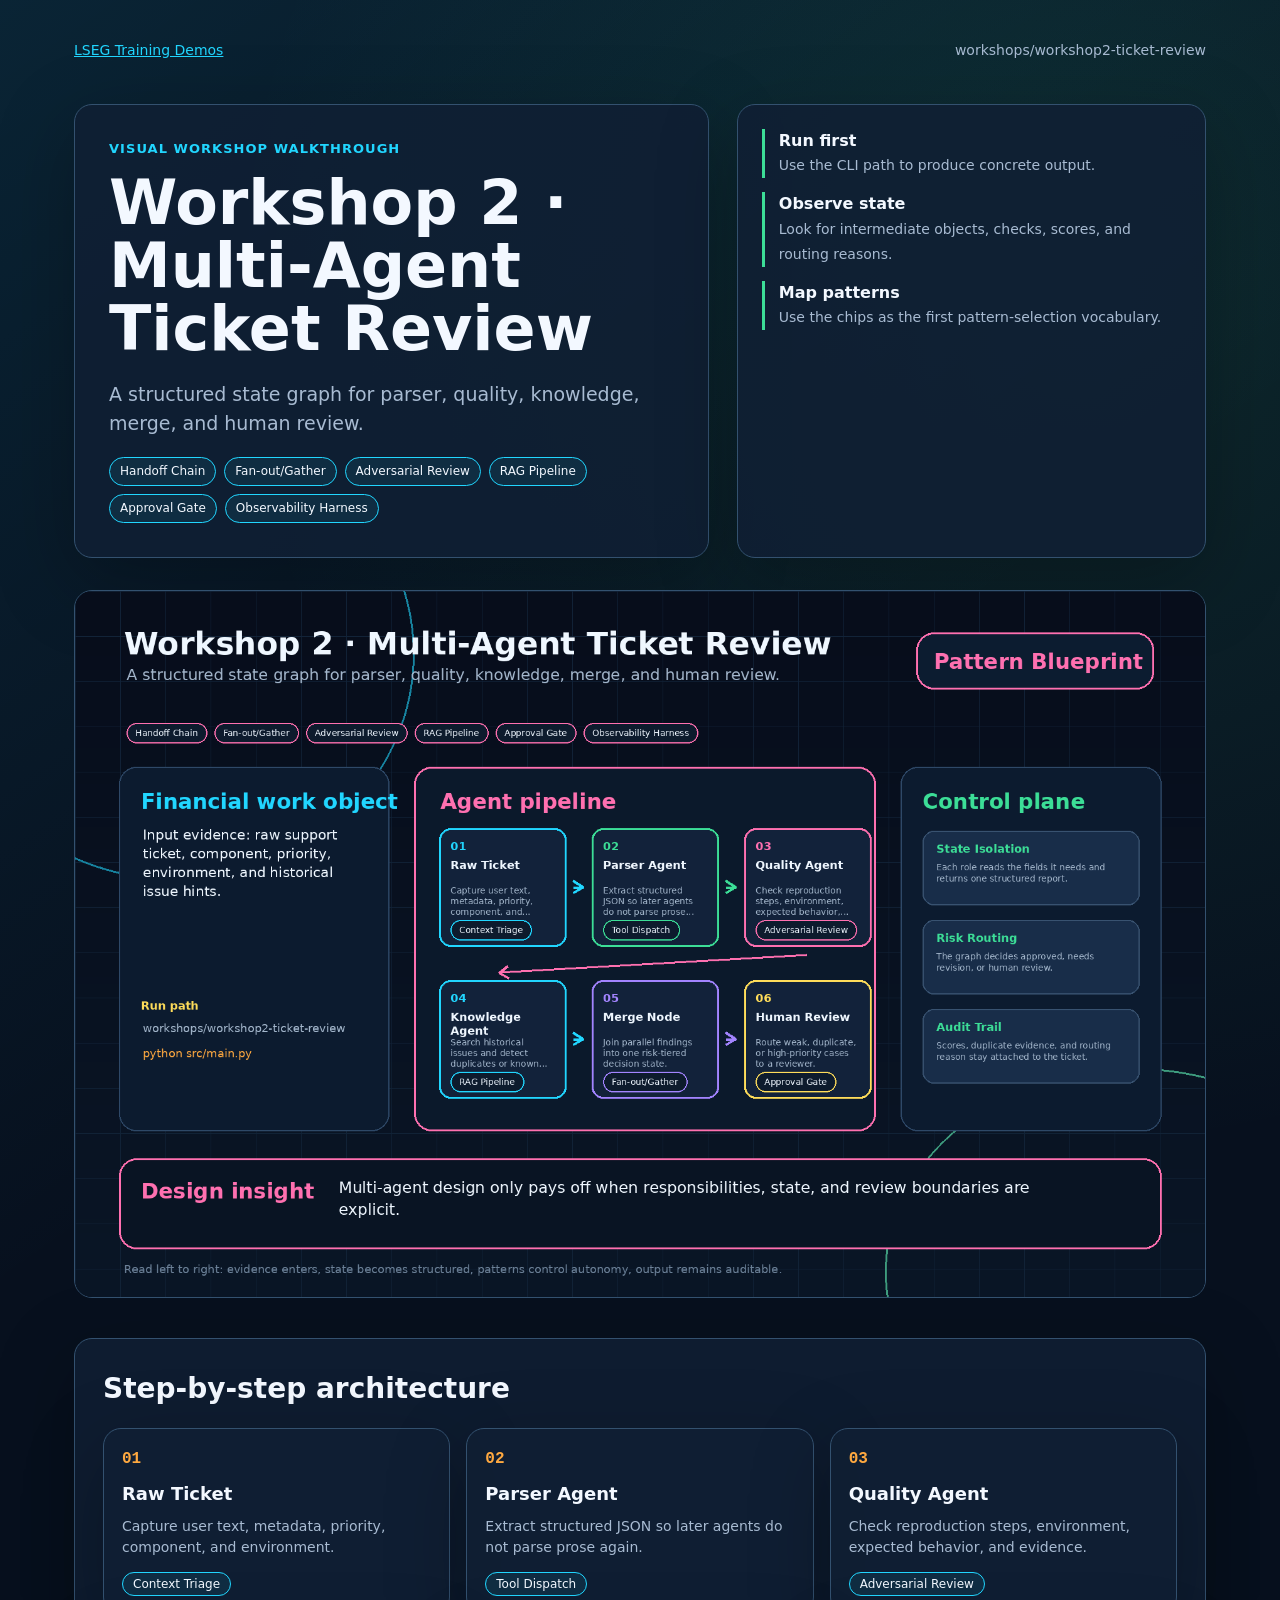
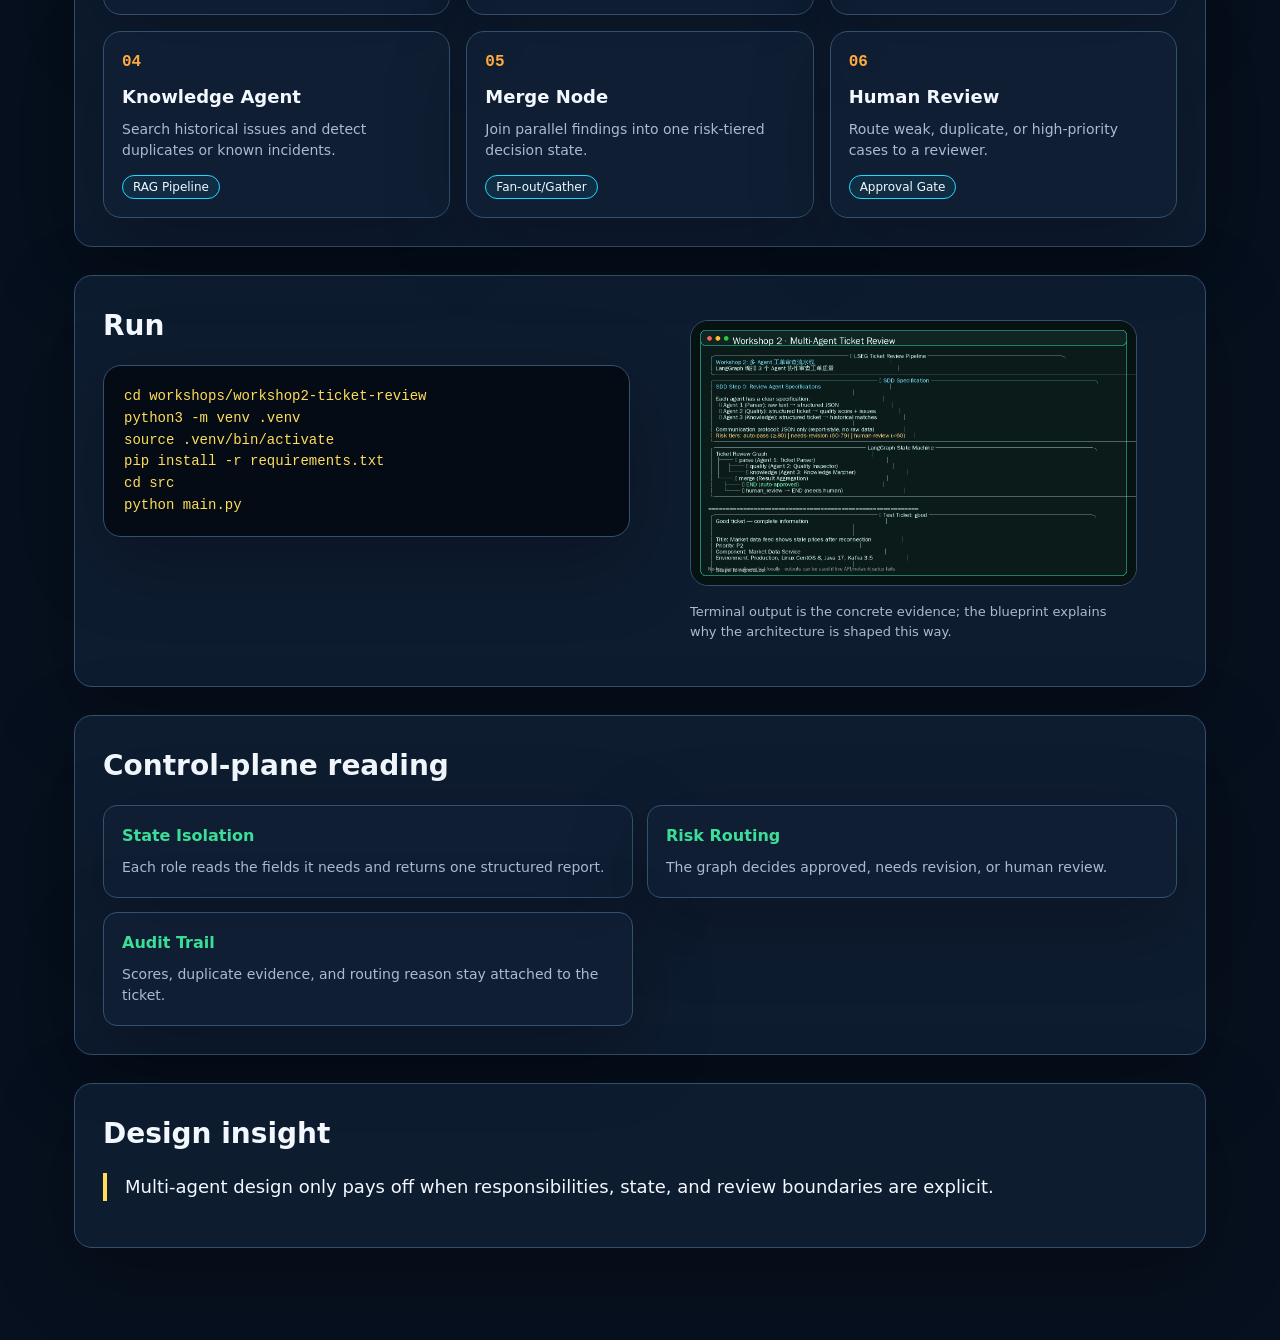
==== workshops/workshop2-ticket-review/visual/index.html @ 6da836de "Add visual workshop walkthroughs" ====
<!doctype html>
<html lang="en">
<head>
  <meta charset="utf-8">
  <meta name="viewport" content="width=device-width, initial-scale=1">
  <title>Workshop 2 · Multi-Agent Ticket Review · Visual Walkthrough</title>
  <link rel="stylesheet" href="../../_visual/blueprint.css">
</head>
<body>
  <main class="lab-shell">
    <nav class="lab-nav">
      <a href="../../../README.md">LSEG Training Demos</a>
      <span>workshops/workshop2-ticket-review</span>
    </nav>
    <section class="lab-hero">
      <div class="hero-copy">
        <div class="eyebrow">Visual workshop walkthrough</div>
        <h1>Workshop 2 · Multi-Agent Ticket Review</h1>
        <p class="lede">A structured state graph for parser, quality, knowledge, merge, and human review.</p>
        <div class="chip-row"><span class="chip">Handoff Chain</span><span class="chip">Fan-out/Gather</span><span class="chip">Adversarial Review</span><span class="chip">RAG Pipeline</span><span class="chip">Approval Gate</span><span class="chip">Observability Harness</span></div>
      </div>
      <aside class="hero-panel">
        <div class="metric"><strong>Run first</strong><span>Use the CLI path to produce concrete output.</span></div>
        <div class="metric"><strong>Observe state</strong><span>Look for intermediate objects, checks, scores, and routing reasons.</span></div>
        <div class="metric"><strong>Map patterns</strong><span>Use the chips as the first pattern-selection vocabulary.</span></div>
      </aside>
    </section>

    <section class="blueprint">
      <img src="../../../assets/visual/workshop2-pattern-blueprint.png" alt="Workshop 2 · Multi-Agent Ticket Review blueprint">
    </section>

    <section class="section">
      <h2>Step-by-step architecture</h2>
      <div class="step-grid">
        <article class="step-card">
  <div class="step-number">01</div>
  <h3>Raw Ticket</h3>
  <p>Capture user text, metadata, priority, component, and environment.</p>
  <span class="chip">Context Triage</span>
</article>
<article class="step-card">
  <div class="step-number">02</div>
  <h3>Parser Agent</h3>
  <p>Extract structured JSON so later agents do not parse prose again.</p>
  <span class="chip">Tool Dispatch</span>
</article>
<article class="step-card">
  <div class="step-number">03</div>
  <h3>Quality Agent</h3>
  <p>Check reproduction steps, environment, expected behavior, and evidence.</p>
  <span class="chip">Adversarial Review</span>
</article>
<article class="step-card">
  <div class="step-number">04</div>
  <h3>Knowledge Agent</h3>
  <p>Search historical issues and detect duplicates or known incidents.</p>
  <span class="chip">RAG Pipeline</span>
</article>
<article class="step-card">
  <div class="step-number">05</div>
  <h3>Merge Node</h3>
  <p>Join parallel findings into one risk-tiered decision state.</p>
  <span class="chip">Fan-out/Gather</span>
</article>
<article class="step-card">
  <div class="step-number">06</div>
  <h3>Human Review</h3>
  <p>Route weak, duplicate, or high-priority cases to a reviewer.</p>
  <span class="chip">Approval Gate</span>
</article>
      </div>
    </section>

    <section class="section two-col">
      <div>
        <h2>Run</h2>
        <div class="run-panel"><pre>cd workshops/workshop2-ticket-review
python3 -m venv .venv
source .venv/bin/activate
pip install -r requirements.txt
cd src
python main.py</pre></div>
      </div>
      <figure class="screenshot">
        <img src="../../../assets/screenshots/workshop2-ticket-review-terminal.png" alt="Workshop 2 · Multi-Agent Ticket Review terminal screenshot">
        <figcaption>Terminal output is the concrete evidence; the blueprint explains why the architecture is shaped this way.</figcaption>
      </figure>
    </section>

    <section class="section">
      <h2>Control-plane reading</h2>
      <div class="pattern-grid">
        <article class="pattern-card"><h3>State Isolation</h3><p>Each role reads the fields it needs and returns one structured report.</p></article>
<article class="pattern-card"><h3>Risk Routing</h3><p>The graph decides approved, needs revision, or human review.</p></article>
<article class="pattern-card"><h3>Audit Trail</h3><p>Scores, duplicate evidence, and routing reason stay attached to the ticket.</p></article>
      </div>
    </section>

    <section class="section">
      <h2>Design insight</h2>
      <p class="insight">Multi-agent design only pays off when responsibilities, state, and review boundaries are explicit.</p>
    </section>
  </main>
</body>
</html>
---- workshops/_visual/blueprint.css ----
:root {
  color-scheme: dark;
  --bg: #07101e;
  --panel: #101f34;
  --panel-2: #172b46;
  --line: #33516f;
  --text: #f3f8ff;
  --muted: #a8bbd2;
  --cyan: #21d6ff;
  --green: #3cde97;
  --orange: #ffa940;
  --pink: #ff70b0;
  --purple: #a384ff;
  --yellow: #ffdd5a;
  font-family: Inter, ui-sans-serif, system-ui, -apple-system, BlinkMacSystemFont, "Segoe UI", sans-serif;
}
* { box-sizing: border-box; }
body {
  margin: 0;
  background:
    linear-gradient(145deg, rgba(33, 214, 255, 0.10), transparent 34%),
    radial-gradient(circle at 85% 10%, rgba(60, 222, 151, 0.12), transparent 30%),
    var(--bg);
  color: var(--text);
  line-height: 1.55;
}
a { color: var(--cyan); }
.lab-shell { max-width: 1180px; margin: 0 auto; padding: 40px 24px 64px; }
.lab-nav { display: flex; justify-content: space-between; gap: 16px; color: var(--muted); font-size: 14px; margin-bottom: 42px; }
.lab-hero { display: grid; grid-template-columns: 1.15fr 0.85fr; gap: 28px; align-items: stretch; margin-bottom: 32px; }
.hero-copy, .hero-panel, .section, .step-card, .pattern-card, .run-panel {
  background: rgba(16, 31, 52, 0.86);
  border: 1px solid var(--line);
  border-radius: 18px;
  box-shadow: 0 24px 80px rgba(0, 0, 0, 0.25);
}
.hero-copy { padding: 34px; }
.eyebrow { color: var(--cyan); font-weight: 800; letter-spacing: 0.08em; text-transform: uppercase; font-size: 13px; }
h1 { font-size: clamp(34px, 5vw, 62px); line-height: 1.02; margin: 12px 0 18px; }
.lede { color: var(--muted); font-size: 19px; max-width: 760px; }
.hero-panel { padding: 24px; display: grid; gap: 14px; align-content: start; }
.metric { border-left: 3px solid var(--green); padding-left: 14px; }
.metric strong { display: block; color: var(--text); }
.metric span { color: var(--muted); font-size: 14px; }
.blueprint { margin: 32px 0; }
.blueprint img, .screenshot img { width: 100%; border: 1px solid var(--line); border-radius: 18px; background: #050b14; }
.section { padding: 28px; margin: 28px 0; }
h2 { margin: 0 0 18px; font-size: 28px; }
.step-grid { display: grid; grid-template-columns: repeat(3, minmax(0, 1fr)); gap: 16px; }
.step-card { padding: 18px; }
.step-number { color: var(--orange); font-family: ui-monospace, SFMono-Regular, Menlo, Consolas, monospace; font-weight: 800; }
.step-card h3 { margin: 8px 0; font-size: 18px; }
.step-card p { color: var(--muted); margin: 0 0 12px; font-size: 14px; }
.chip-row { display: flex; flex-wrap: wrap; gap: 8px; margin-top: 12px; }
.chip { border: 1px solid var(--cyan); border-radius: 999px; color: var(--text); padding: 4px 10px; font-size: 12px; background: rgba(33, 214, 255, 0.08); }
.pattern-grid { display: grid; grid-template-columns: repeat(2, minmax(0, 1fr)); gap: 14px; }
.pattern-card { padding: 18px; border-radius: 14px; }
.pattern-card h3 { margin: 0 0 8px; color: var(--green); font-size: 16px; }
.pattern-card p { margin: 0; color: var(--muted); font-size: 14px; }
.run-panel { padding: 20px; background: #050b14; overflow-x: auto; }
pre { margin: 0; white-space: pre-wrap; color: var(--yellow); font-size: 14px; }
.insight { border-left: 4px solid var(--yellow); padding-left: 18px; color: var(--text); font-size: 18px; }
.two-col { display: grid; grid-template-columns: 1fr 1fr; gap: 20px; align-items: start; }
figcaption { color: var(--muted); font-size: 13px; margin-top: 8px; }
@media (max-width: 860px) {
  .lab-hero, .two-col, .step-grid, .pattern-grid { grid-template-columns: 1fr; }
  .lab-shell { padding: 28px 16px 48px; }
}
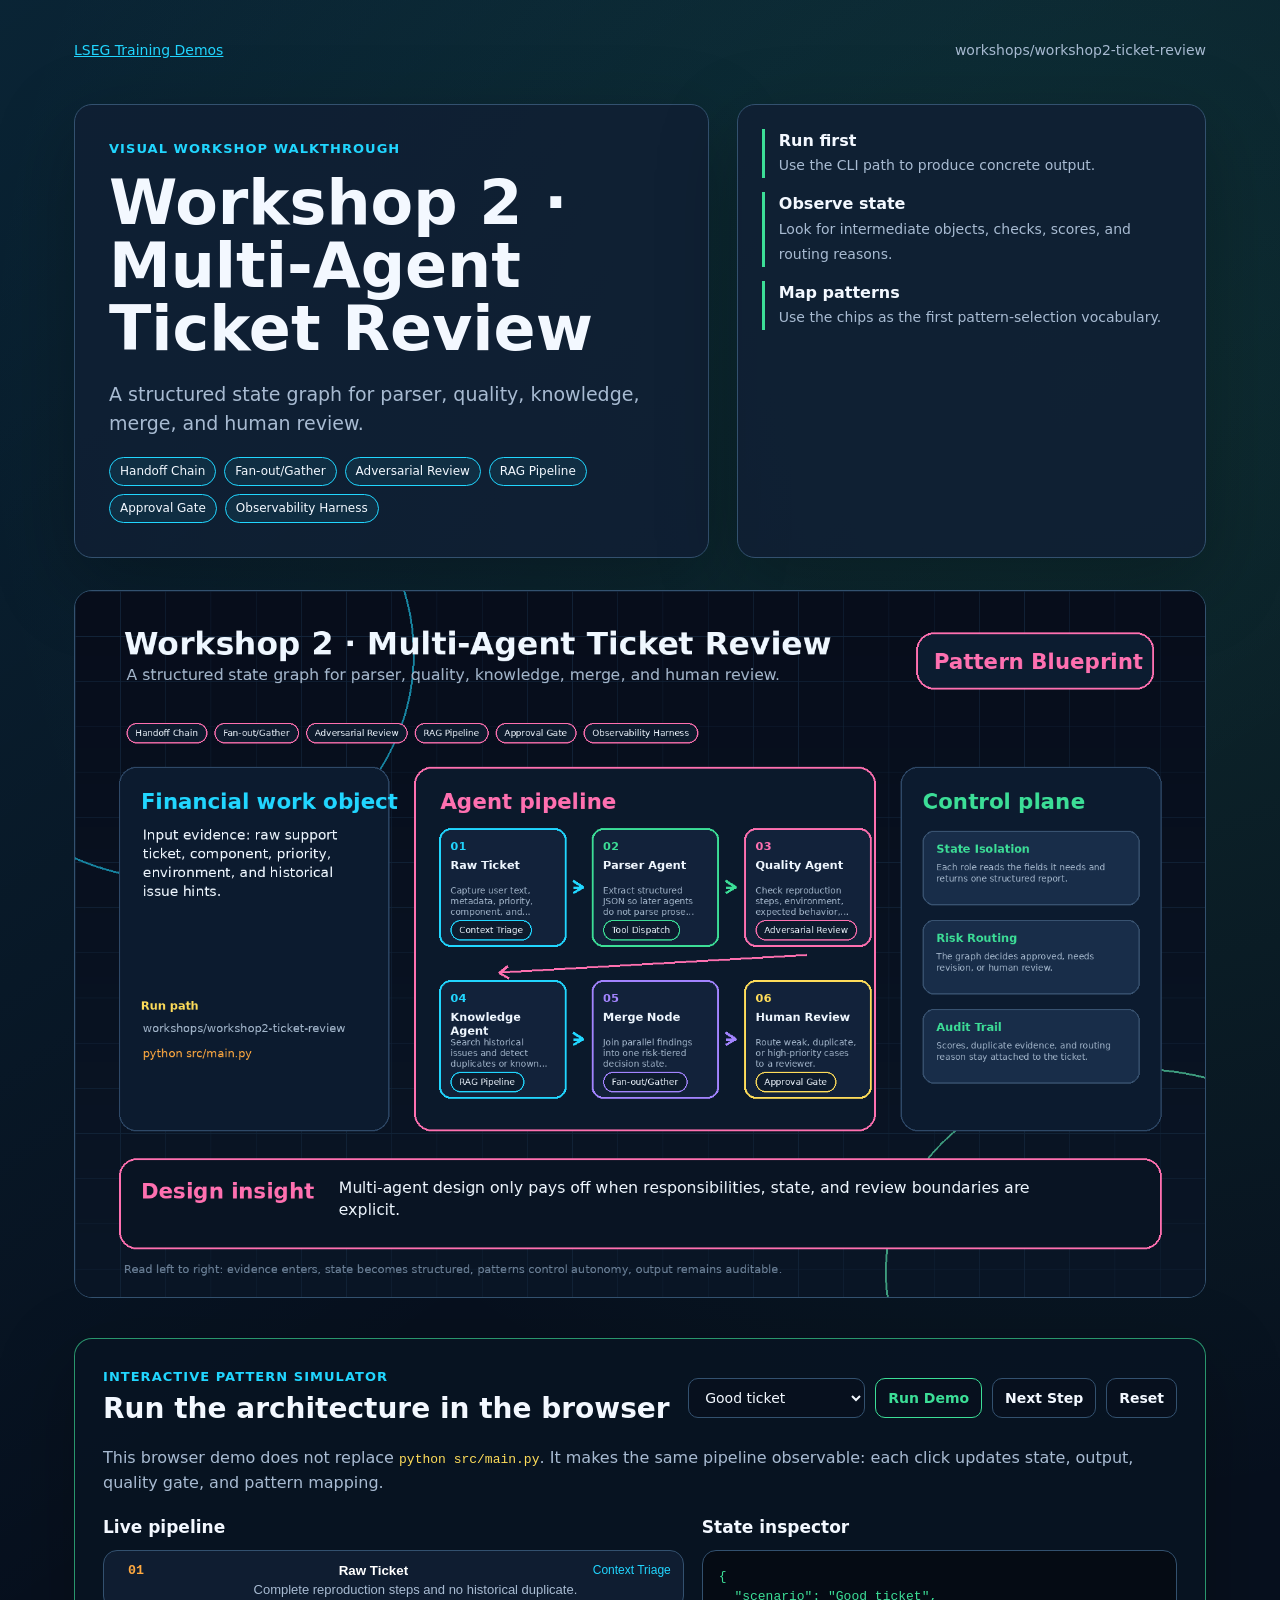
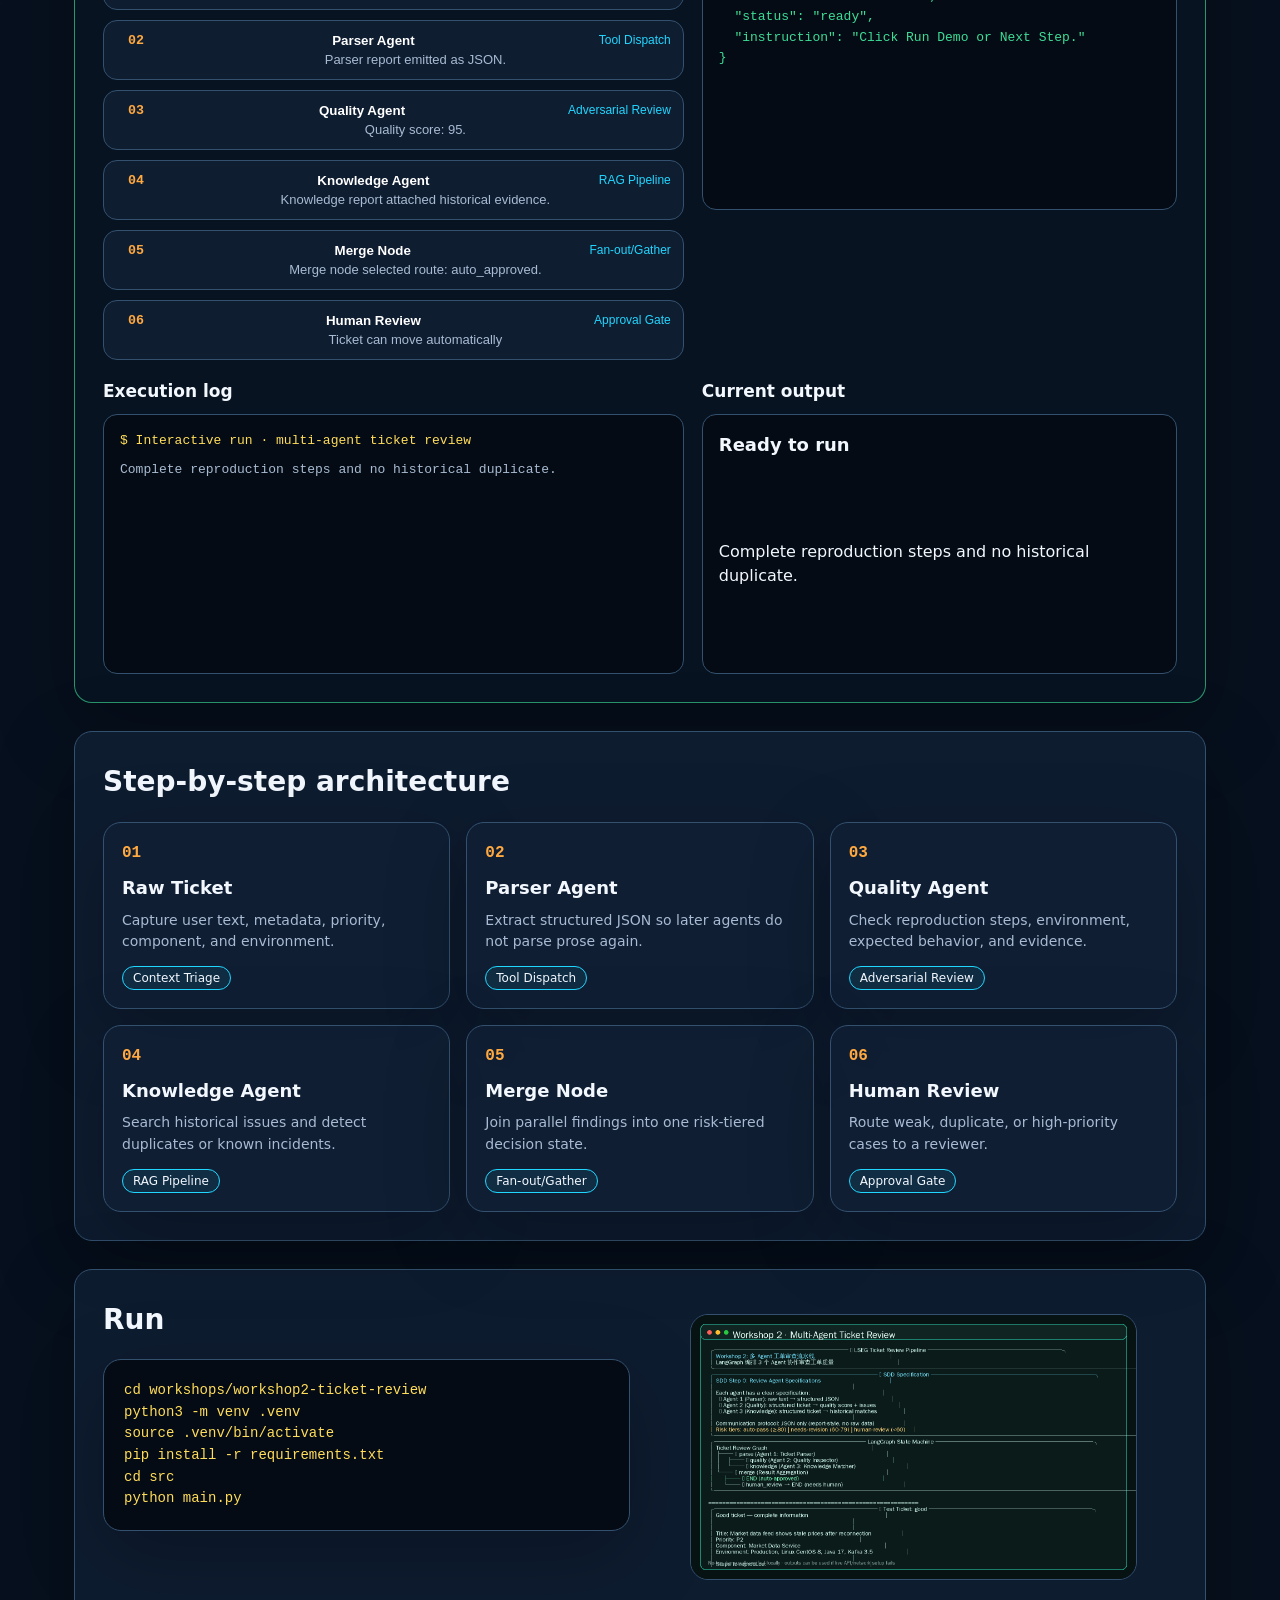
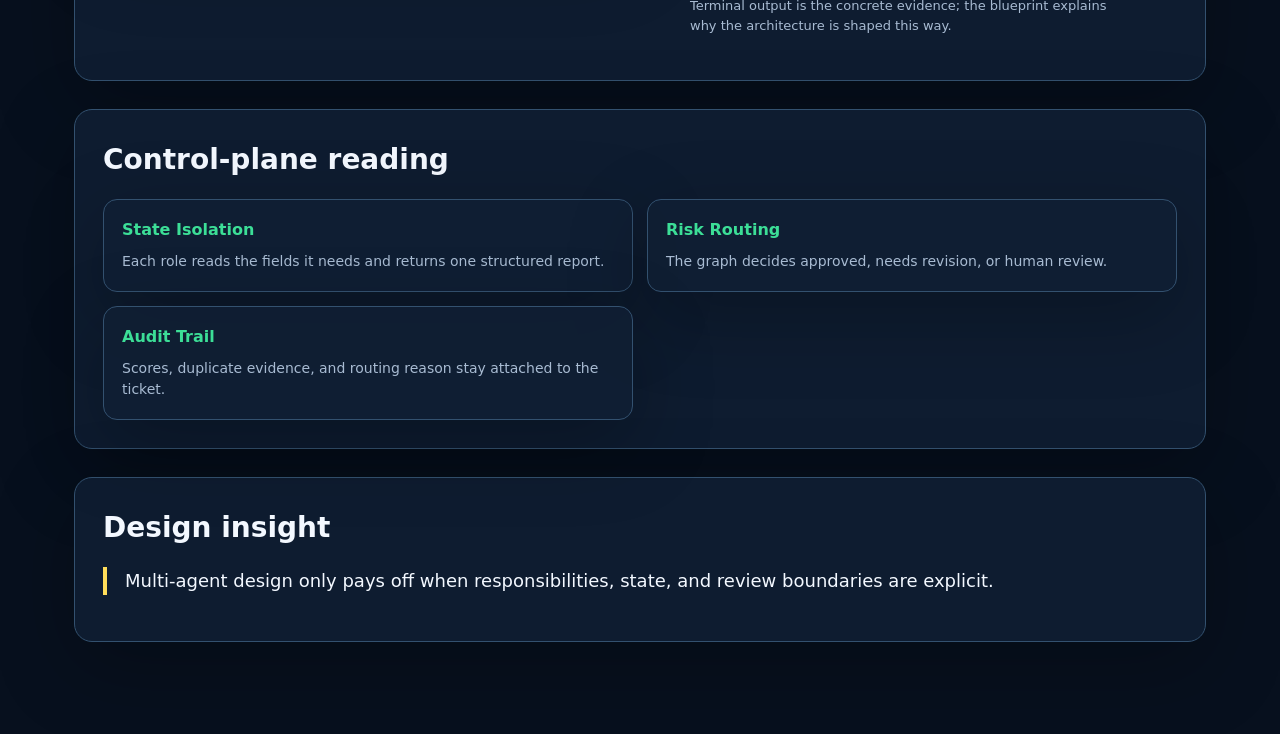
==== commit 034e37af: "Add interactive visual workshop demos" ====
--- a/workshops/workshop2-ticket-review/visual/index.html
+++ b/workshops/workshop2-ticket-review/visual/index.html
@@ -30,40 +30,76 @@
       <img src="../../../assets/visual/workshop2-pattern-blueprint.png" alt="Workshop 2 · Multi-Agent Ticket Review blueprint">
     </section>
 
+    <section class="section simulator">
+      <div class="section-heading">
+        <div>
+          <div class="eyebrow">Interactive pattern simulator</div>
+          <h2>Run the architecture in the browser</h2>
+        </div>
+        <div class="sim-controls">
+          <select id="scenario-select" aria-label="Scenario"></select>
+          <button id="run-demo" type="button">Run Demo</button>
+          <button id="next-step" type="button">Next Step</button>
+          <button id="reset-demo" type="button">Reset</button>
+        </div>
+      </div>
+      <p class="sim-note">This browser demo does not replace <code>python src/main.py</code>. It makes the same pipeline observable: each click updates state, output, quality gate, and pattern mapping.</p>
+      <div class="sim-grid">
+        <div>
+          <h3>Live pipeline</h3>
+          <div id="interactive-steps" class="interactive-steps"></div>
+        </div>
+        <div>
+          <h3>State inspector</h3>
+          <pre id="state-view" class="state-view"></pre>
+        </div>
+      </div>
+      <div class="sim-grid">
+        <div>
+          <h3>Execution log</h3>
+          <div id="terminal-log" class="terminal-log"></div>
+        </div>
+        <div>
+          <h3>Current output</h3>
+          <div id="output-view" class="output-view"></div>
+        </div>
+      </div>
+    </section>
+
     <section class="section">
       <h2>Step-by-step architecture</h2>
       <div class="step-grid">
-        <article class="step-card">
+        <article class="step-card" data-step-index="0">
   <div class="step-number">01</div>
   <h3>Raw Ticket</h3>
   <p>Capture user text, metadata, priority, component, and environment.</p>
   <span class="chip">Context Triage</span>
 </article>
-<article class="step-card">
+<article class="step-card" data-step-index="1">
   <div class="step-number">02</div>
   <h3>Parser Agent</h3>
   <p>Extract structured JSON so later agents do not parse prose again.</p>
   <span class="chip">Tool Dispatch</span>
 </article>
-<article class="step-card">
+<article class="step-card" data-step-index="2">
   <div class="step-number">03</div>
   <h3>Quality Agent</h3>
   <p>Check reproduction steps, environment, expected behavior, and evidence.</p>
   <span class="chip">Adversarial Review</span>
 </article>
-<article class="step-card">
+<article class="step-card" data-step-index="3">
   <div class="step-number">04</div>
   <h3>Knowledge Agent</h3>
   <p>Search historical issues and detect duplicates or known incidents.</p>
   <span class="chip">RAG Pipeline</span>
 </article>
-<article class="step-card">
+<article class="step-card" data-step-index="4">
   <div class="step-number">05</div>
   <h3>Merge Node</h3>
   <p>Join parallel findings into one risk-tiered decision state.</p>
   <span class="chip">Fan-out/Gather</span>
 </article>
-<article class="step-card">
+<article class="step-card" data-step-index="5">
   <div class="step-number">06</div>
   <h3>Human Review</h3>
   <p>Route weak, duplicate, or high-priority cases to a reviewer.</p>
@@ -102,5 +138,308 @@
       <p class="insight">Multi-agent design only pays off when responsibilities, state, and review boundaries are explicit.</p>
     </section>
   </main>
+  <script id="demo-data" type="application/json">{
+  "title": "Interactive run · multi-agent ticket review",
+  "scenarios": [
+    {
+      "label": "Good ticket",
+      "summary": "Complete reproduction steps and no historical duplicate.",
+      "final": {
+        "verdict": "APPROVED",
+        "headline": "Ticket can move automatically",
+        "cards": [
+          [
+            "Score",
+            "95"
+          ],
+          [
+            "Route",
+            "Auto-approved"
+          ],
+          [
+            "Labels",
+            "none"
+          ],
+          [
+            "Review",
+            "No human review"
+          ]
+        ]
+      },
+      "steps": [
+        {
+          "name": "Raw Ticket",
+          "pattern": "Context Triage",
+          "log": "Ticket text, priority, component, and environment are captured as the work object.",
+          "state": {
+            "ticket_quality": "Good ticket",
+            "risk_hint": "low",
+            "raw_input": "support ticket text"
+          },
+          "output": "Complete reproduction steps and no historical duplicate."
+        },
+        {
+          "name": "Parser Agent",
+          "pattern": "Tool Dispatch",
+          "log": "Parser turns prose into structured JSON fields.",
+          "state": {
+            "structured_fields": [
+              "title",
+              "priority",
+              "component",
+              "environment",
+              "steps"
+            ],
+            "json_contract": true
+          },
+          "output": "Parser report emitted as JSON."
+        },
+        {
+          "name": "Quality Agent",
+          "pattern": "Adversarial Review",
+          "log": "Quality role challenges completeness, priority, reproduction steps, and evidence.",
+          "state": {
+            "quality_score": 95,
+            "missing_fields": []
+          },
+          "output": "Quality score: 95."
+        },
+        {
+          "name": "Knowledge Agent",
+          "pattern": "RAG Pipeline",
+          "log": "Knowledge role searches historical tickets and known incident patterns.",
+          "state": {
+            "historical_matches": [],
+            "duplicate_risk": false
+          },
+          "output": "Knowledge report attached historical evidence."
+        },
+        {
+          "name": "Merge Node",
+          "pattern": "Fan-out/Gather",
+          "log": "Parallel findings merge into one decision state.",
+          "state": {
+            "merged_score": 95,
+            "duplicate": false,
+            "route": "auto_approved"
+          },
+          "output": "Merge node selected route: auto_approved."
+        },
+        {
+          "name": "Human Review",
+          "pattern": "Approval Gate",
+          "log": "Risk tier decides auto-pass, revision, or human review.",
+          "state": {
+            "gate": "APPROVED",
+            "risk_tier": "low",
+            "review_required": false
+          },
+          "output": "Ticket can move automatically"
+        }
+      ]
+    },
+    {
+      "label": "Poor ticket",
+      "summary": "Missing reproduction steps, environment, and expected behavior.",
+      "final": {
+        "verdict": "NEEDS_HUMAN_REVIEW",
+        "headline": "Ticket needs clarification",
+        "cards": [
+          [
+            "Score",
+            "35"
+          ],
+          [
+            "Route",
+            "Human review"
+          ],
+          [
+            "Labels",
+            "needs-reproduction_steps"
+          ],
+          [
+            "Review",
+            "Required"
+          ]
+        ]
+      },
+      "steps": [
+        {
+          "name": "Raw Ticket",
+          "pattern": "Context Triage",
+          "log": "Ticket text, priority, component, and environment are captured as the work object.",
+          "state": {
+            "ticket_quality": "Poor ticket",
+            "risk_hint": "high",
+            "raw_input": "support ticket text"
+          },
+          "output": "Missing reproduction steps, environment, and expected behavior."
+        },
+        {
+          "name": "Parser Agent",
+          "pattern": "Tool Dispatch",
+          "log": "Parser turns prose into structured JSON fields.",
+          "state": {
+            "structured_fields": [
+              "title",
+              "priority",
+              "component",
+              "environment",
+              "steps"
+            ],
+            "json_contract": true
+          },
+          "output": "Parser report emitted as JSON."
+        },
+        {
+          "name": "Quality Agent",
+          "pattern": "Adversarial Review",
+          "log": "Quality role challenges completeness, priority, reproduction steps, and evidence.",
+          "state": {
+            "quality_score": 35,
+            "missing_fields": [
+              "reproduction_steps",
+              "environment",
+              "expected_behavior"
+            ]
+          },
+          "output": "Quality score: 35."
+        },
+        {
+          "name": "Knowledge Agent",
+          "pattern": "RAG Pipeline",
+          "log": "Knowledge role searches historical tickets and known incident patterns.",
+          "state": {
+            "historical_matches": [],
+            "duplicate_risk": false
+          },
+          "output": "Knowledge report attached historical evidence."
+        },
+        {
+          "name": "Merge Node",
+          "pattern": "Fan-out/Gather",
+          "log": "Parallel findings merge into one decision state.",
+          "state": {
+            "merged_score": 35,
+            "duplicate": false,
+            "route": "human_review"
+          },
+          "output": "Merge node selected route: human_review."
+        },
+        {
+          "name": "Human Review",
+          "pattern": "Approval Gate",
+          "log": "Risk tier decides auto-pass, revision, or human review.",
+          "state": {
+            "gate": "NEEDS_HUMAN_REVIEW",
+            "risk_tier": "high",
+            "review_required": true
+          },
+          "output": "Ticket needs clarification"
+        }
+      ]
+    },
+    {
+      "label": "Potential duplicate",
+      "summary": "Good structure, but similar to TICKET-1045 and marked P1.",
+      "final": {
+        "verdict": "NEEDS_HUMAN_REVIEW",
+        "headline": "Duplicate risk blocks auto-close",
+        "cards": [
+          [
+            "Score",
+            "85"
+          ],
+          [
+            "Route",
+            "Human review"
+          ],
+          [
+            "Labels",
+            "potential-duplicate"
+          ],
+          [
+            "Review",
+            "Required"
+          ]
+        ]
+      },
+      "steps": [
+        {
+          "name": "Raw Ticket",
+          "pattern": "Context Triage",
+          "log": "Ticket text, priority, component, and environment are captured as the work object.",
+          "state": {
+            "ticket_quality": "Potential duplicate",
+            "risk_hint": "medium",
+            "raw_input": "support ticket text"
+          },
+          "output": "Good structure, but similar to TICKET-1045 and marked P1."
+        },
+        {
+          "name": "Parser Agent",
+          "pattern": "Tool Dispatch",
+          "log": "Parser turns prose into structured JSON fields.",
+          "state": {
+            "structured_fields": [
+              "title",
+              "priority",
+              "component",
+              "environment",
+              "steps"
+            ],
+            "json_contract": true
+          },
+          "output": "Parser report emitted as JSON."
+        },
+        {
+          "name": "Quality Agent",
+          "pattern": "Adversarial Review",
+          "log": "Quality role challenges completeness, priority, reproduction steps, and evidence.",
+          "state": {
+            "quality_score": 85,
+            "missing_fields": []
+          },
+          "output": "Quality score: 85."
+        },
+        {
+          "name": "Knowledge Agent",
+          "pattern": "RAG Pipeline",
+          "log": "Knowledge role searches historical tickets and known incident patterns.",
+          "state": {
+            "historical_matches": [
+              "TICKET-1045"
+            ],
+            "duplicate_risk": true
+          },
+          "output": "Knowledge report attached historical evidence."
+        },
+        {
+          "name": "Merge Node",
+          "pattern": "Fan-out/Gather",
+          "log": "Parallel findings merge into one decision state.",
+          "state": {
+            "merged_score": 85,
+            "duplicate": true,
+            "route": "human_review"
+          },
+          "output": "Merge node selected route: human_review."
+        },
+        {
+          "name": "Human Review",
+          "pattern": "Approval Gate",
+          "log": "Risk tier decides auto-pass, revision, or human review.",
+          "state": {
+            "gate": "NEEDS_HUMAN_REVIEW",
+            "risk_tier": "medium",
+            "review_required": true
+          },
+          "output": "Duplicate risk blocks auto-close"
+        }
+      ]
+    }
+  ]
+}</script>
+  <script src="../../_visual/interactive.js"></script>
 </body>
 </html>
--- a/workshops/_visual/blueprint.css
+++ b/workshops/_visual/blueprint.css
@@ -62,7 +62,83 @@
 .insight { border-left: 4px solid var(--yellow); padding-left: 18px; color: var(--text); font-size: 18px; }
 .two-col { display: grid; grid-template-columns: 1fr 1fr; gap: 20px; align-items: start; }
 figcaption { color: var(--muted); font-size: 13px; margin-top: 8px; }
+.section-heading { display: flex; align-items: center; justify-content: space-between; gap: 18px; margin-bottom: 16px; }
+.section-heading h2 { margin-bottom: 0; }
+.simulator { border-color: rgba(60, 222, 151, 0.65); background: rgba(8, 20, 35, 0.94); }
+.sim-controls { display: flex; flex-wrap: wrap; gap: 10px; justify-content: flex-end; }
+.sim-controls select,
+.sim-controls button {
+  background: #07101e;
+  border: 1px solid var(--line);
+  border-radius: 10px;
+  color: var(--text);
+  font: inherit;
+  font-size: 14px;
+  min-height: 40px;
+  padding: 8px 12px;
+}
+.sim-controls button { cursor: pointer; font-weight: 800; }
+.sim-controls button:first-of-type { border-color: var(--green); color: var(--green); }
+.sim-controls button:hover { border-color: var(--cyan); color: var(--cyan); }
+.sim-note { color: var(--muted); margin: 0 0 18px; }
+.sim-note code { color: var(--yellow); }
+.sim-grid { display: grid; grid-template-columns: minmax(0, 1.1fr) minmax(0, 0.9fr); gap: 18px; margin-top: 18px; }
+.sim-grid > * { min-width: 0; }
+.sim-grid h3 { color: var(--text); font-size: 17px; margin: 0 0 10px; }
+.interactive-steps { display: grid; gap: 10px; }
+.interactive-step {
+  background: rgba(16, 31, 52, 0.9);
+  border: 1px solid var(--line);
+  border-radius: 14px;
+  cursor: pointer;
+  display: grid;
+  gap: 4px;
+  grid-template-columns: 40px minmax(0, 1fr) minmax(80px, auto);
+  padding: 12px;
+}
+.interactive-step.done { border-color: var(--green); background: rgba(60, 222, 151, 0.09); }
+.interactive-step.active { border-color: var(--yellow); box-shadow: 0 0 0 2px rgba(255, 221, 90, 0.16); }
+.interactive-step .idx { color: var(--orange); font-family: ui-monospace, SFMono-Regular, Menlo, Consolas, monospace; font-weight: 900; }
+.interactive-step .name { font-weight: 800; min-width: 0; }
+.interactive-step .pattern { color: var(--cyan); font-size: 12px; justify-self: end; max-width: 100%; overflow-wrap: anywhere; text-align: right; }
+.interactive-step .mini { color: var(--muted); font-size: 13px; grid-column: 2 / 4; min-width: 0; }
+.state-view,
+.terminal-log,
+.output-view {
+  background: #050b14;
+  border: 1px solid var(--line);
+  border-radius: 14px;
+  min-height: 260px;
+  padding: 16px;
+}
+.state-view { color: var(--green); font-size: 13px; overflow: auto; }
+.terminal-log { color: var(--muted); font-family: ui-monospace, SFMono-Regular, Menlo, Consolas, monospace; font-size: 13px; overflow: auto; }
+.terminal-log div { margin-bottom: 8px; }
+.terminal-log .active-line { color: var(--yellow); }
+.output-view { display: grid; gap: 12px; }
+.output-headline { color: var(--text); font-size: 18px; font-weight: 900; }
+.verdict {
+  border: 1px solid var(--green);
+  border-radius: 999px;
+  color: var(--green);
+  display: inline-block;
+  font-size: 12px;
+  font-weight: 900;
+  padding: 4px 10px;
+  width: max-content;
+}
+.verdict.warn { border-color: var(--yellow); color: var(--yellow); }
+.output-cards { display: grid; gap: 10px; grid-template-columns: repeat(2, minmax(0, 1fr)); }
+.output-card { background: rgba(23, 43, 70, 0.72); border: 1px solid var(--line); border-radius: 12px; padding: 12px; }
+.output-card strong { display: block; font-size: 12px; color: var(--muted); margin-bottom: 4px; }
+.output-card span { color: var(--text); font-weight: 800; }
 @media (max-width: 860px) {
-  .lab-hero, .two-col, .step-grid, .pattern-grid { grid-template-columns: 1fr; }
+  .lab-hero, .two-col, .step-grid, .pattern-grid, .sim-grid, .output-cards { grid-template-columns: 1fr; }
+  .section-heading { align-items: stretch; flex-direction: column; }
+  .sim-controls { justify-content: stretch; }
+  .sim-controls select, .sim-controls button { flex: 1 1 auto; }
+  .interactive-step { grid-template-columns: 36px minmax(0, 1fr); }
+  .interactive-step .pattern { grid-column: 2; justify-self: start; text-align: left; }
+  .interactive-step .mini { grid-column: 2; }
   .lab-shell { padding: 28px 16px 48px; }
 }
